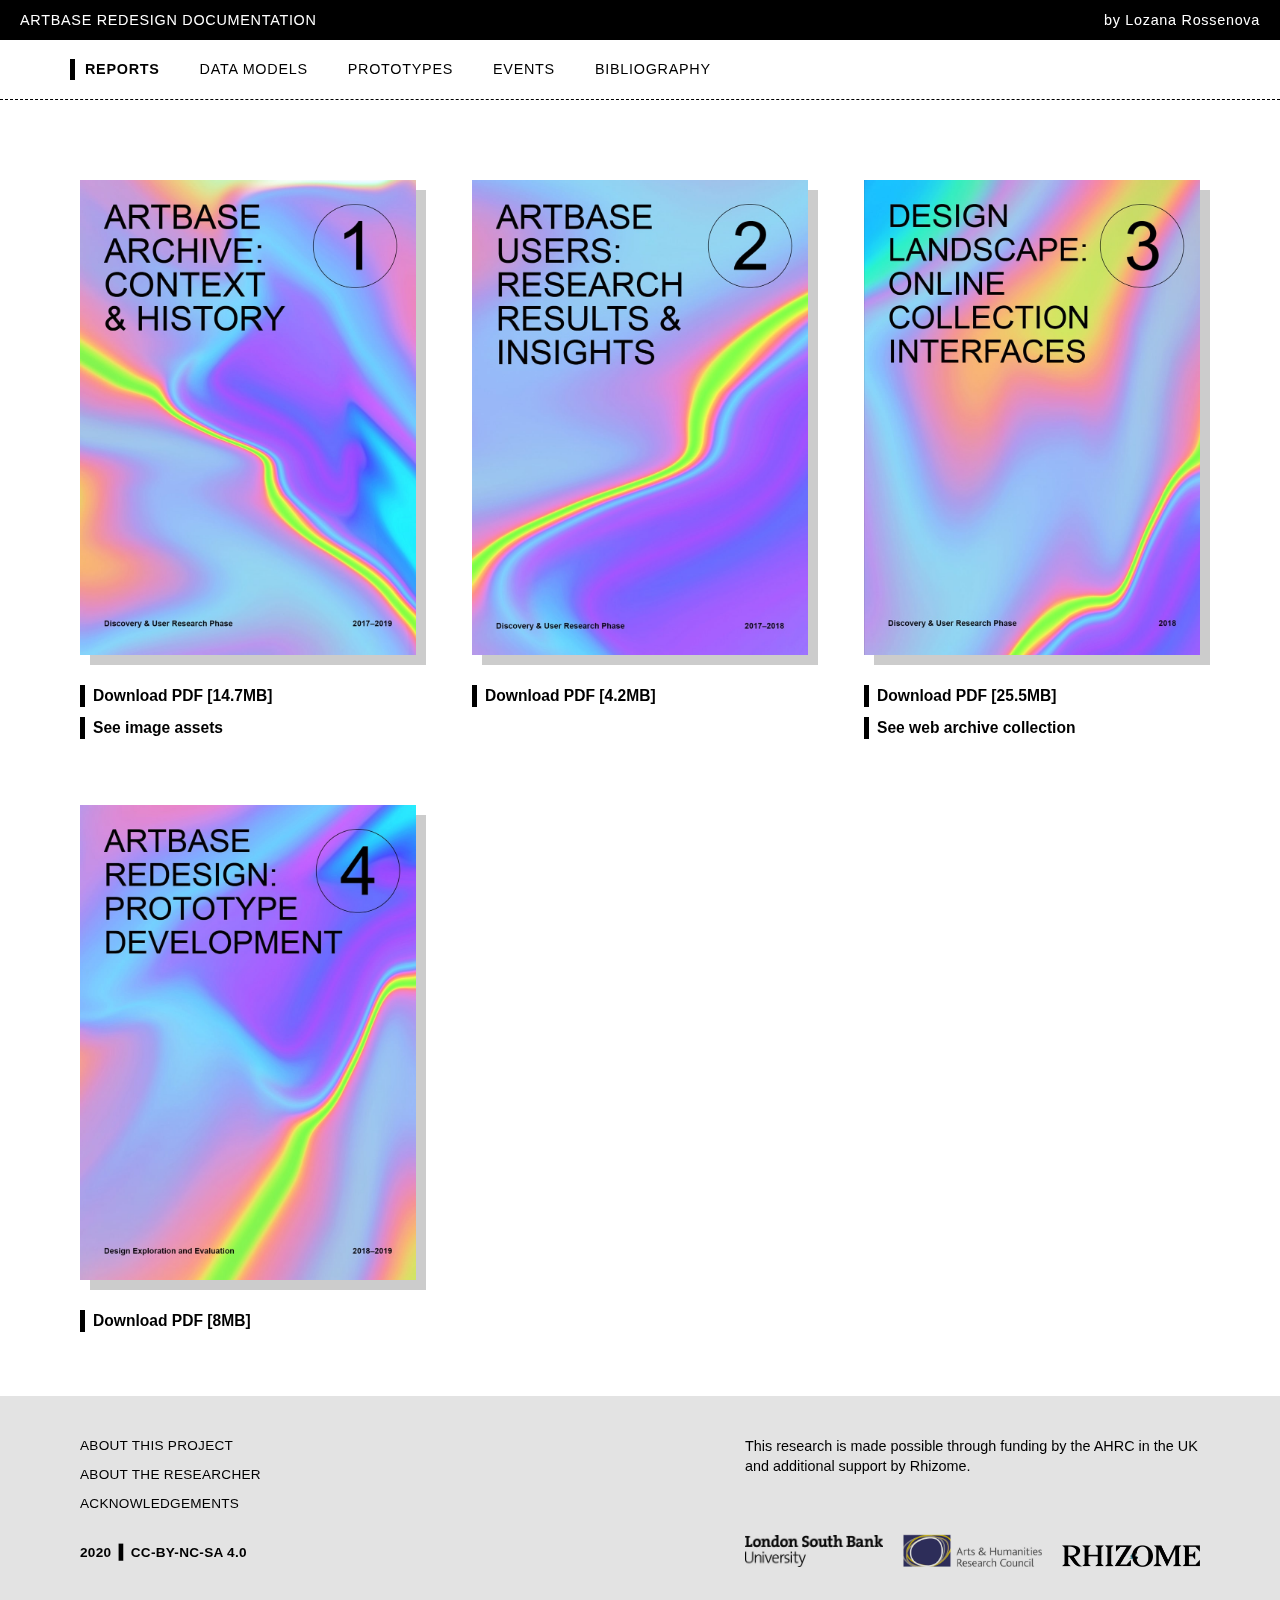
==== index.html @ 1aa44c9b "Update index.html" ====
<!doctype html>
<head>
	<meta charset="utf-8">
	<meta name="viewport" content="width=device-width, initial-scale=1.0">
	<title>ArtBase Redesign Documentation</title>
	<link rel="stylesheet" type="text/css" href="css/phd-portfolio-web.css">
</head>
<body>

<!--Header & nav bar-->
<header class="header">
	<p>ARTBASE REDESIGN DOCUMENTATION</p>
	<p class="by-line">by Lozana Rossenova</p>
</header>

<nav>
	<ul class="nav-bar">
			<li class="selected"><a href="index.html">REPORTS</a></li>
			<li><a href="data-models.html">DATA MODELS</a></li>
			<li><a href="prototypes.html">PROTOTYPES</a></li>
			<li><a href="events.html">EVENTS</a></li>
			<li><a href="bibliography.html">BIBLIOGRAPHY</a></li>
	</ul>
</nav>
<!--End of navbar-->

<!--End of mobile navbar-->
<div class="mobile-header">
  <input type="checkbox" class="openSidebar" id="openSidebar">
  <label for="openSidebar" class="sidebarIconToggle">
    <img class="icon-1" src="images/mobile-menu-icon.svg">
    <img class="icon-2" src="images/close-icon.svg">
  </label>
  <div id="sidebar">
		<ul class="mobile-only-nav">
			<li class="selected"><a href="index.html">REPORTS</a></li>
			<li><a href="data-models.html">DATA MODELS</a></li>
			<li><a href="prototypes.html">PROTOTYPES</a></li>
			<li><a href="events.html">EVENTS</a></li>
			<li><a href="bibliography.html">BIBLIOGRAPHY</a></li>
		</ul>
   </div>
</div>
<!--End of mobile navbar-->


<!--Main content-->
<main>

	<!--Report thumbs-->
	<div class="report-thumb"> 
		<a class="cover" href="report-1.html">
			<img src="images/1_Report_ARTBASE_cover.jpg" alt="Cover design of report #1">
			<div class="read-more"> READ MORE </div>
		</a>
		<div class="thumb-links">
			<h5><a href="docs/1_Report_ARTBASE-HISTORY_2020.pdf">Download PDF [14.7MB]</a></h5>
		</div>
		<div class="thumb-links">
			<h5><a href="https://github.com/lozanaross/phd-portfolio/tree/master/image-assets-report1" target="_blank">See image assets</a></h5>
		</div>
	</div>

	<div class="report-thumb"> 
		<a class="cover" href="report-2.html">
			<img src="images/2_Report_USERS_cover.jpg" alt="Cover design of report #2">
			<div class="read-more"> READ MORE </div>
		</a>
		<div class="thumb-links">
				<h5><a href="docs/2_Report_USERS_2020.pdf">Download PDF [4.2MB]</a></h5>
		</div>
	</div>

	<div class="report-thumb"> 
		<a class="cover" href="report-3.html">
			<img src="images/3_Report_LANDSCAPE_cover.jpg" alt="Cover design of report #3">
			<div class="read-more"> READ MORE </div>
		</a>
		<div class="thumb-links">
				<h5><a href="docs/3_Report_DESIGN_LANDSCAPE_2020.pdf">Download PDF [25.5MB]</a></h5>
		</div>
		<div class="thumb-links">
					<h5><a href="https://conifer.rhizome.org/lozana_r/collection-design-landscape" target="_blank">See web archive collection</a></h5>
		</div>
	</div>

	<div class="report-thumb"> 
		<a class="cover" href="report-4.html">
			<img src="images/4_Report_REDESIGN_cover.jpg" alt="Cover design of report #4">
			<div class="read-more"> READ MORE </div>
		</a>
		<div class="thumb-links">
				<h5><a href="docs/4_Report_DESIGN_EXPLORATION_2020.pdf">Download PDF [8MB]</a></h5>
		</div>
	</div>

</main>

<!--Footer content-->
<footer>
	<ul class="about-links">
			<li><a href="about-project.html">ABOUT THIS PROJECT</a></li>
			<li><a href="about-researcher.html">ABOUT THE RESEARCHER</a></li>
			<li><a href="acknowledgements.html">ACKNOWLEDGEMENTS</a></li>
			<li style="font-weight: bold; padding-top: 20px;">2020&nbsp;  ▍<a href="https://creativecommons.org/licenses/by-nc-sa/4.0/" target="_blank">CC-BY-NC-SA 4.0</a></li>
	</ul>

	<ul class="logo-links">
			<li class="logo-text">This research is made possible through funding by the AHRC in the UK and additional support by Rhizome.</li>
			<li class="logo-image"><a href="https://www.lsbu.ac.uk/" target="_blank"><img src="images/LSBU-logo.jpg" alt="LSBU logo"></a></li>
			<li class="logo-image"><a href="https://ahrc.ukri.org/" target="_blank"><img src="images/AHRC-logo.jpg" alt="AHRC logo"></a></li>
			<li class="logo-image"><a href="https://rhizome.org/" target="_blank"><img src="images/Rhizome_Logo_black.png" alt="Rhizome logo"></a></li>
	</ul>

</footer>


</body>
---- css/phd-portfolio-web.css ----
/* Global */

* {
	box-sizing: border-box;
	margin: 0;
	padding: 0;
	font-family: 'Arial', 'Helvetica Neue', sans-serif;
	color: #000;
	font-size: 16px;
	line-height: 1.4em;
	-webkit-font-smoothing: antialiased;
}

body {
	background: #E3E3E3;
}

nav, main {
	background: white;
}

/*Text Styling*/

h1 {
	font-weight: normal;
	letter-spacing: 0.02em;
}

h2 {
	font-weight: normal;
	padding-bottom: 0.5em;
}

h3 {
	font-weight: normal;
}

h4 {
	font-weight: normal;
}

h5 {
	font-weight: bold;
	color: #000;
}

h6 {
	font-weight: bold;
	color: #000;
}


	a:link {
		text-decoration: none;
		color: inherit;
		font-size: inherit;
		font-weight: inherit;
	}

	a:visited {
		text-decoration: none;
		color: inherit;
		font-size: inherit;
		font-weight: inherit;
	}

	a:hover {
		text-decoration: none;
		font-size: inherit;
		font-weight: inherit;
	}

	a:active {
		color: inherit;
		font-size: inherit;
		font-weight: inherit;
	}

ul {
	list-style-type: none;
}

.italic {
	font-style: italic;
	font-size: inherit;
	color: inherit;
}


/* Header + Navbar styling */

.header {
    width: 100%;
    height: 40px;
    background-color: #000;
    top: 0px;
    left: 0;
    padding: 0 20px;
    display: grid;
    grid-template-columns: auto auto;
    align-items: center;
}

.header p{
	color: #fff;
    line-height: 1em;
    letter-spacing: 0.05em;
}

.header p.by-line {
	justify-self: end;
}


.nav-bar {
    width: 100%;
    height: 60px;
    background-color: #FFF;
    top: 60px;
    left: 0;
    border-bottom: 1px #000 dashed;
    padding-left: 70px;
    display: grid;
    grid-template-columns: repeat(5, max-content);
    align-items: center;
}


.nav-bar li, .mobile-only-nav li{
    padding: 0 30px 0 10px;
    color: #B4B4B4;
    line-height: 1em;
    letter-spacing: 0.05em;
}

		.nav-bar li a:link, .mobile-only-nav li a:link {
			text-decoration: none;
			color: #000;
		}

		.nav-bar li a:visited, .mobile-only-nav li a:visited {
			text-decoration: none;
			color: #000;
		}

		.nav-bar li a:hover, .mobile-only-nav li a:hover {
			text-decoration: none;
			font-weight: bold;
			color: #000;
		}

.selected {
	border-left: 5px #000 solid;
    font-weight: bold;
}


/* Mobile nav bar styling */

.mobile-header {
	display: none;
    top: 0;
    left: 0;
    z-index: 3000;
}

input[type="checkbox"]:checked ~ #sidebar {
    transform: translateX(0);
}

input[type=checkbox] {
    display: none;
}

.sidebarIconToggle {
    cursor: pointer;
    position: absolute;
    z-index: 1000;
    top: 6px;
    right: 20px;
    height: 30px;
    width: 30px;
}

.icon-1 {
	display: block;
    position: absolute;
    width: 50px;
    padding: 6px 20px 5px 0
}
.icon-2 {
	display: none;
	position: absolute;
	width: 42px;
    padding: 3px 15px 5px 5px;
}
input[type=checkbox]:checked ~ .sidebarIconToggle > .icon-1 {
	display: none;

}
input[type=checkbox]:checked ~ .sidebarIconToggle > .icon-2 {
    display: block;

}

#sidebar {
	overflow-y: auto;
    height: 100%;
    position: fixed;
    right: 0;
    width: 300px;
    margin-top: 0px;
    transform: translateX(320px);
    transition: transform 250ms ease-in-out;
    z-index: 10;
    background: #fff;
    border-left: 1px dashed #000;
	padding: 30px;
}

.mobile-only-nav {
	display: grid;
	grid-gap: 20px;
} 



/* Main styling */

main {
	padding: 80px 80px 100px;
	display: grid;
	grid-template-columns: repeat(12, 1fr);
	grid-gap: 5%;
}


/* Styling for index page */

	.report-thumb {
		grid-column: span 3;
		display: grid;
		grid-template-rows: repeat(4, max-content);
		grid-gap: 10px;
	}

		.cover {
			padding-bottom: 20px;
			display: grid;
		    justify-items: center;
		    align-items: center;
		}

		.read-more {
			opacity: 0;
			grid-row: 1/1;
    		grid-column: 1/1;
			color: #fff;
    		background-color: #000;
    		padding: 5px 10px;
		}

		.report-thumb img {
			width: 100%;
			box-shadow: 10px 10px 0px 0px rgba(0,0,0,0.2);
			grid-row: 1/1;
    		grid-column: 1/1;
		}

			.report-thumb img:hover {
				box-shadow: 10px 10px 0px 0px rgba(0,0,0,1);
			}

			.cover:hover .read-more {
				opacity: 1;
			}


		.thumb-links h5 {
			font-weight: bold;
			padding: 0 8px;
			border-left: 5px solid #000;
		}

			.thumb-links h5 a:link, .report-thumb a:link {
				text-decoration: none;
			}

			.thumb-links h5 a:hover {
				color: #000;
				background-color: #4bff00;
			}

	

/* Styling for report details pages */

	.report-details {
		grid-template-rows: auto auto;
	}


	.report-details .main-text {
		grid-column: 5/ span 6;
    	grid-row: 1/span all;
	}
	
	.report-number-section {
		grid-column: 1/span 4;
		grid-row: 1/2;
		display: grid;
		grid-gap: 30px;
	}

	.circle {
		background: rgb(154,236,249);
		background: linear-gradient(42deg, rgba(154,236,249,1) 0%, rgba(198,156,251,1) 47%, rgba(120,88,255,1) 100%);
		grid-row: 1/4;
		grid-column: 1/1;
		justify-self: center;
		border-radius: 50%;
		width: 300px;
		height: 300px;
		border: 1px solid #000;
	}

	.number {
		grid-row: 1/4;
		grid-column: 1/1;
		justify-self: center;
    	align-self: center;
    	font-size: 10em;
	}

	.thumb-links-container {
		grid-column: 1/1;
		display: grid;
    	grid-template-columns: 30% 50% 20%;
    	grid-gap: 10px;		
	}

	.report-number-section .thumb-links, .report-number-section .thumb-links .citation-link {
		grid-column: 2/3;
	}

	.special-content-button {
		margin-top: 2em;
		margin-bottom: 3em;
		letter-spacing: 0.02em;
	}

		.main-text .special-content-button a:link, .main-text .special-content-button a:visited {
			color: #000;
			padding: 10px 20px;
			border: 1px solid #000;
			box-shadow: 6px 6px 0px 0px rgba(0,0,0,1);
			background: white;
		}

		.main-text .special-content-button a:hover {
			background-color: #4bff00;
		}

/* Styling for design work pages */

	.design-work {
		background: white;
		padding: 80px;
		grid-column: span 12;
		display: grid;
		grid-template-columns: repeat(12, 1fr);
		grid-gap: 5%;
		border-bottom: 1px dashed #000;
	}

	.top-section {
		background: rgb(204,241,255);
		background: linear-gradient(147deg, rgba(204,241,255,1) 0%, rgba(163,136,255,1) 100%);
		border-bottom: none;
		min-height: 92vh;
	}

	.final-section {
		background: rgb(204,241,255);
		background: linear-gradient(147deg, rgba(204,241,255,1) 0%, rgba(163,136,255,1) 100%);
		border-bottom: none;
	}

	.design-visuals {
		grid-column: 1/span 8;
		grid-row: 1/1;
		justify-self: center;
	}

	.top-section .design-visuals {
		justify-self: auto;
		align-self: auto;
	}

	.design-visuals img {
		width: 100%;
		max-width: 1400px;
	}

	.player {
		margin-right: 10px;
		box-shadow: 10px 10px 0px 0px rgba(0,0,0,0.2);
	}

	.design-work .main-text {
		grid-column: 9/ span 4;
    	grid-row: 1/1;
	}

	.top-section .main-text {
    	padding-top: 0px;
    	align-self: center;
	}

	.top-section .scroll {
   		writing-mode: vertical-rl;
   		font-size: 24px;
		grid-column: 12/span 1;
    	grid-row: 1/2;
    	align-self: end;
    	justify-self: end;
    	margin-right: -60px;
    	margin-bottom: -40px;
    	animation: scroll 1.5s ease-in-out infinite;
    	--axis-y: 0.5rem;
    }

	@keyframes scroll {
			 0%, 100% {
			  transform: translatey(var(--axis-y)); 
			 }
			 50% {
			  transform: translatey(calc(var(--axis-y) * -1));
			 }
	}


	.final-section .main-text {
		grid-column: 1/ span all;
    	align-self: center;
    	justify-self: center;
    	padding-top: 0px;
    	padding-bottom: 0px;
	}

	
/* Styling for text pages */

.main-text {
	grid-column: span 6;
}

.heading-section {
	border-bottom: 1px solid #000;
	padding-bottom: 2em;
	margin-bottom: 2em;
}

.heading-section h2 {
	padding-bottom: 0;
}

.main-text p {
	padding-bottom: 1em;
	line-height: 1.6em;
}

	.main-text a:link, .main-text a:visited {
		color: #3100FF;
	}

	.main-text a:hover{
		background-color: #ffff00;
	}

.line-above {
	border-top: 1px dashed #000;
	padding-top: 1em;
	margin-top: 0.5em;
}

.about-report-series {
	border-top: 1px dashed #000;
	padding-top: 2em;
	margin-top: 1em;
	color: #505050;
}



/* Styling for timeline page */

.timeline, .report-supplements {
	grid-column: span 12;
}

.timeline img, .report-supplements img {
	grid-column: span 12;
	width: 100%;
}


/* Styling for footers */

footer {
	padding: 40px 80px 80px;
	display: grid;
	grid-template-columns: repeat(12, 1fr);
	grid-gap: 20px;
	background: #E3E3E3;
}

ul.about-links {
	grid-column: span 7;
}

	.about-links li {
		padding-bottom: 10px;
		letter-spacing: 0.02em;
	}

		.about-links a:link, .about-links a:hover {
			text-decoration: none;
		}

		.about-links a:hover {
			color: #000;
			background-color: #4bff00;
		}

ul.logo-links {
	grid-column: span 5;
	justify-self: end;
	display: grid;
	grid-template-columns: auto auto auto;
	grid-template-rows: auto auto;
	grid-gap: 20px;
}

	.logo-links li.logo-text {
		grid-column: span 3;
		grid-row: 1/2;
	}

	.logo-links li.logo-image {
		grid-column: span 1;
		grid-row: 2/2;
		align-self: end;
	}

	.logo-links li img {
		width: 100%;
		mix-blend-mode: multiply;
	}



/* Media queries for fluid type */

@media screen and (min-width: 320px) {
	* {
    	font-size: calc(12px + 4 * (100vw - 320px) / 1600);
	}

	h1 {
    	font-size: calc(32px + 14 * (100vw - 320px) / 1600);
	}
	h2 {
    	font-size: calc(20px + 8 * (100vw - 320px) / 1600);
    }
    h3 {
    	font-size: calc(16px + 6 * (100vw - 320px) / 1600);
    }
    h4, {
    	font-size: calc(14px + 6 * (100vw - 320px) / 1600);
    }
	h5, .main-text p {
    	font-size: calc(12px + 6 * (100vw - 320px) / 1600);
    }
    h6, .about-links li {
    	font-size: calc(10px + 6 * (100vw - 320px) / 1600);
    }

}

@media screen and (min-width: 1920px) {
	* {
   		font-size: 16px;
	}
	h1 {
   		font-size: 46px;
	}
	h2 {
		font-size: 28px;
	}
	h3 {
		font-size: 22px;
	}
	h4, h5 {
		font-size: 20px;
	}
	h6, .about-links li, .main-text p {
		font-size: 18px;
	}
}

/* Media queries for column layout */


@media screen and (max-width: 1440px) {
	
	.report-details .main-text {
		grid-column: 6/span 7;
    	grid-row: 1/span all;
	}

	.report-thumb {
    	grid-column: span 4;
	}

	.design-visuals {
		grid-column: 1/span 7;
		align-self: start;
	}

	.design-work .main-text {
		grid-column: 8/ span 5;
    	padding-top: 0px;
	}

	.final-section .main-text {
		grid-column: 1/ span all;
	}

	.top-section p {
		grid-column: 8/ span 5;
	}

	.top-section .main-text {
		padding-bottom: 20px;
	}

	footer {
	padding: 40px 80px;
	}
}

@media screen and (max-width: 1024px) {
	main, .design-work  {
    	grid-template-columns: repeat(9, 1fr);
    	padding: 40px;
	}

	.main-text {
		grid-column: span 8;
	}

	main div.report-thumb:last-child {
		margin-bottom: 180px;
	}

	.report-details .main-text {
		grid-column: span 8;
    	grid-row: 2/span all;
	}

	.report-number-section {
		grid-column: span 8;
	}

	.design-visuals {
		grid-column: span 8;
	}

	.design-work-top .main-text, .design-work .main-text {
		grid-column: span 8;
		grid-row: 2/span all;
		padding-bottom: 80px;
	}

	.top-section {
		height: auto;
	}

	.top-section .main-text {
		padding-bottom: 80px;
	}

	.scroll {
		display: none;
	}

	.final-section .main-text {
		padding-bottom: 0px;
	}
}

@media screen and (max-width: 768px) {

	.nav-bar, .by-line {
		display: none;
	}

	.mobile-header {
		display: block;
	}

	.report-thumb {
    	grid-column: span 6;
	}

	.report-thumb:last-child {
    	margin-bottom: 180px;
	}

	ul.about-links, ul.logo-links {
		grid-column: span 9;
	}

	footer {
	   	grid-template-columns: repeat(9, 1fr);
		padding: 40px 20px;
	}
}
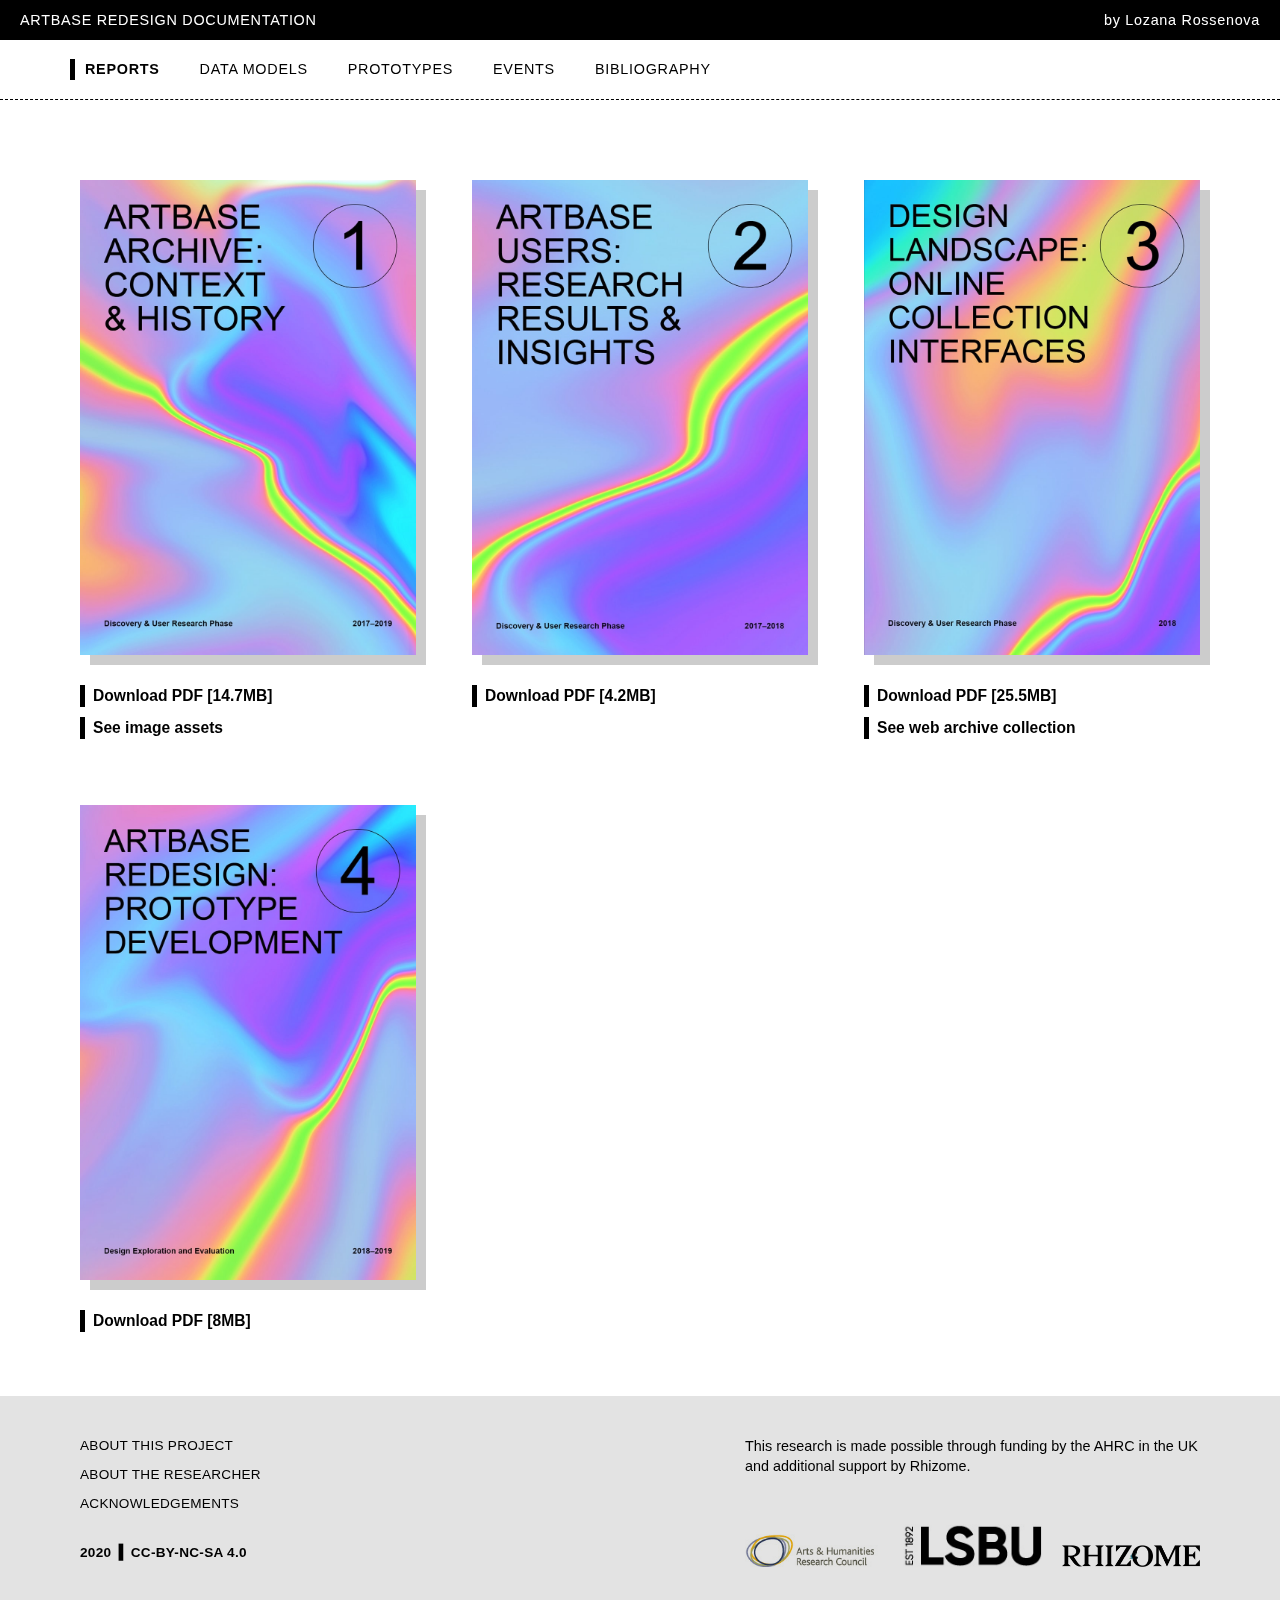
==== commit 1f6a8d5c: "Update index.html" ====
--- a/index.html
+++ b/index.html
@@ -107,8 +107,8 @@
 
 	<ul class="logo-links">
 			<li class="logo-text">This research is made possible through funding by the AHRC in the UK and additional support by Rhizome.</li>
+			<li class="logo-image"><a href="https://ahrc.ukri.org/" target="_blank"><img src="images/AHRC-logo.jpg" alt="AHRC logo"></a></li>
 			<li class="logo-image"><a href="https://www.lsbu.ac.uk/" target="_blank"><img src="images/LSBU-logo.jpg" alt="LSBU logo"></a></li>
-			<li class="logo-image"><a href="https://ahrc.ukri.org/" target="_blank"><img src="images/AHRC-logo.jpg" alt="AHRC logo"></a></li>
 			<li class="logo-image"><a href="https://rhizome.org/" target="_blank"><img src="images/Rhizome_Logo_black.png" alt="Rhizome logo"></a></li>
 	</ul>
 
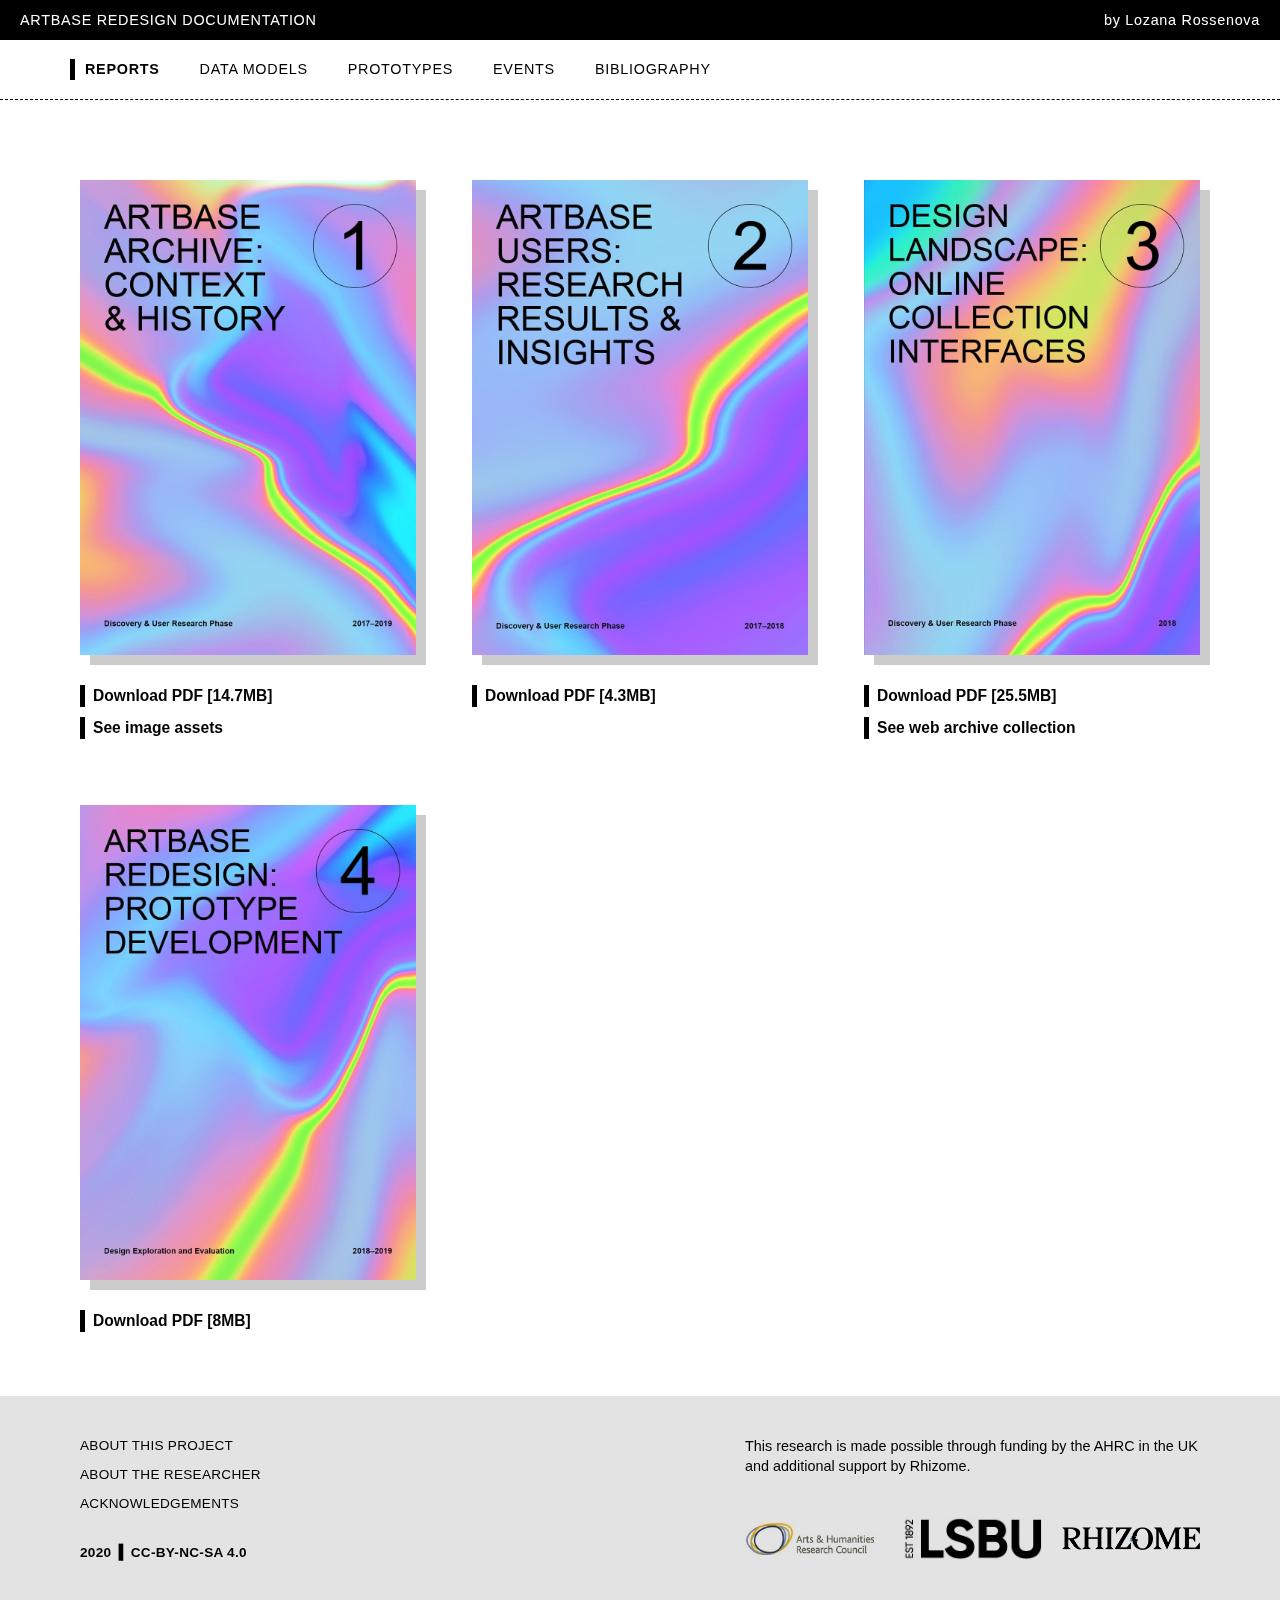
==== commit 1f17c2e1: "Update index.html" ====
--- a/index.html
+++ b/index.html
@@ -67,7 +67,7 @@
 			<div class="read-more"> READ MORE </div>
 		</a>
 		<div class="thumb-links">
-				<h5><a href="docs/2_Report_USERS_2020.pdf">Download PDF [4.2MB]</a></h5>
+				<h5><a href="docs/2_Report_USERS_2020.pdf">Download PDF [4.3MB]</a></h5>
 		</div>
 	</div>
 
--- a/css/phd-portfolio-web.css
+++ b/css/phd-portfolio-web.css
@@ -551,12 +551,13 @@
 	.logo-links li.logo-image {
 		grid-column: span 1;
 		grid-row: 2/2;
-		align-self: end;
+		align-self: center;
 	}
 
 	.logo-links li img {
-		width: 100%;
+		max-width: 100%;
 		mix-blend-mode: multiply;
+		max-height: 46px;
 	}
 
 
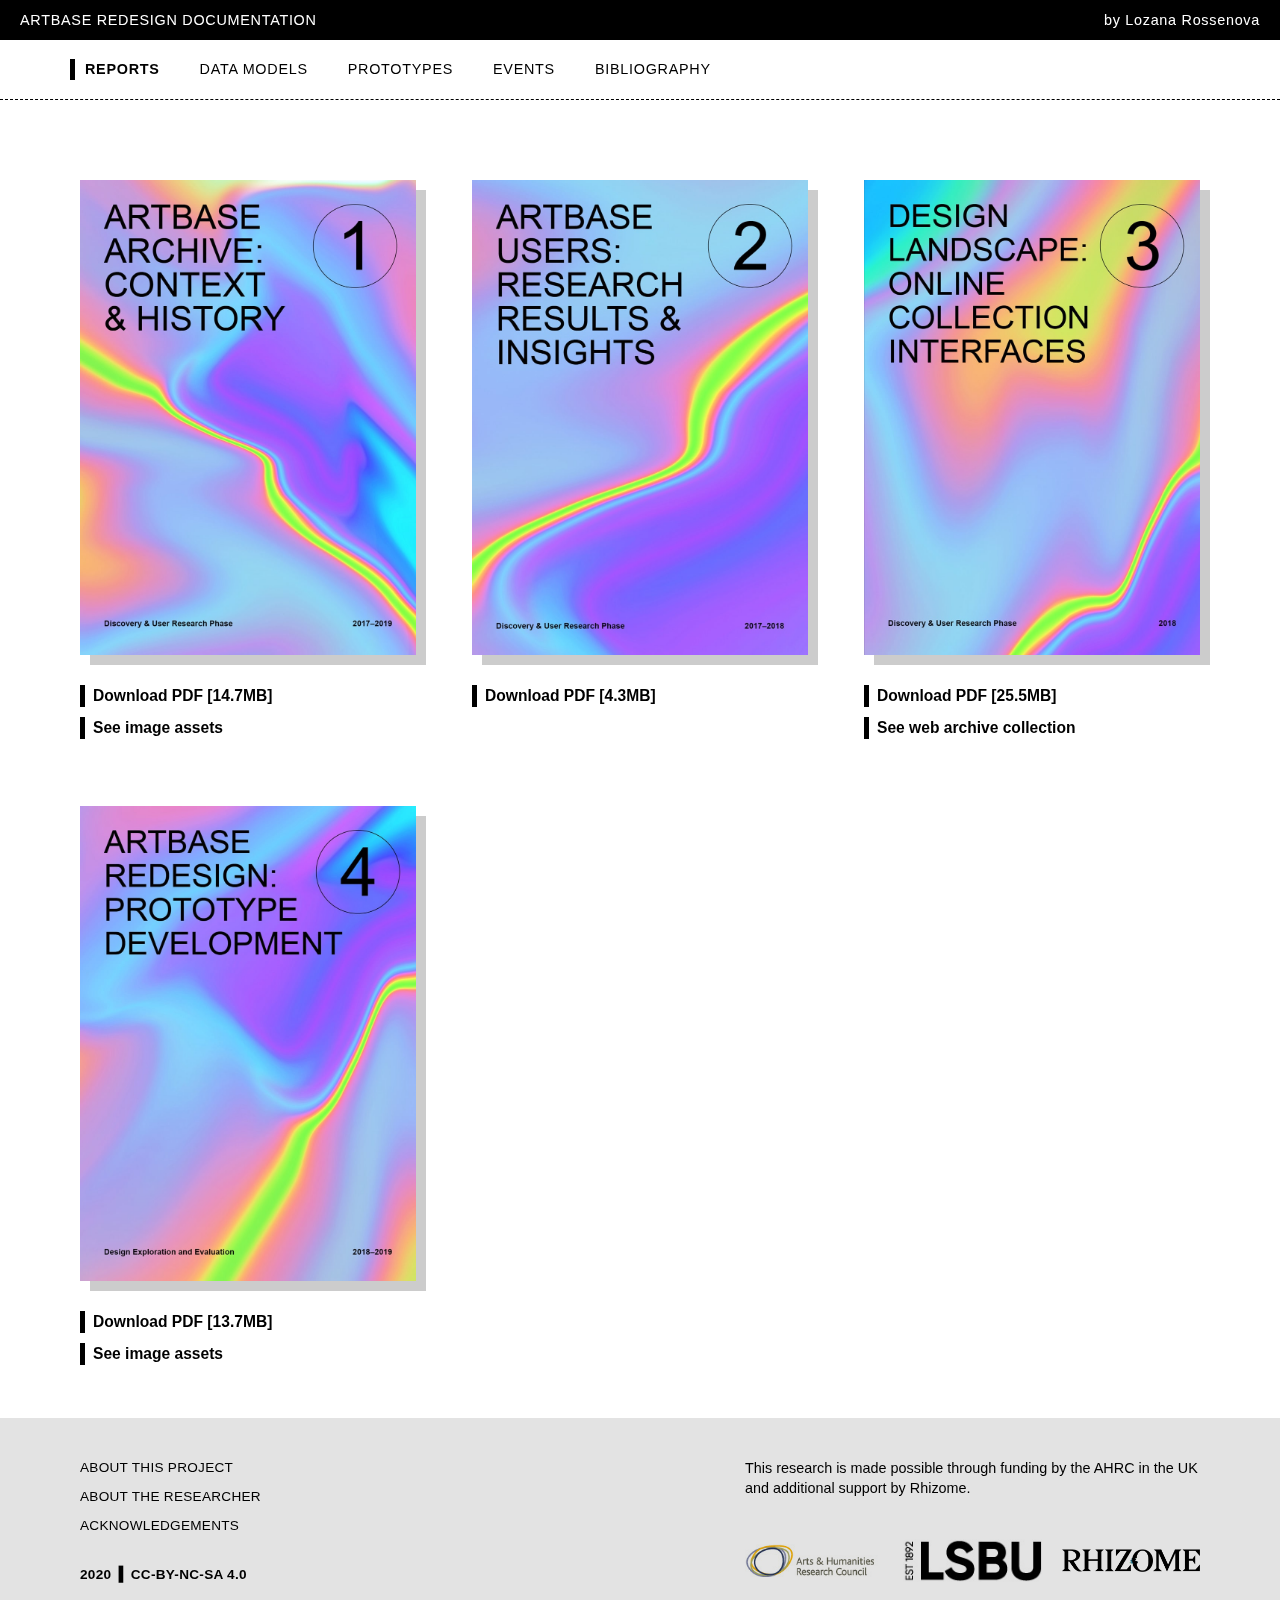
==== commit fd41b579: "Update index.html" ====
--- a/index.html
+++ b/index.html
@@ -90,7 +90,10 @@
 			<div class="read-more"> READ MORE </div>
 		</a>
 		<div class="thumb-links">
-				<h5><a href="docs/4_Report_DESIGN_EXPLORATION_2020.pdf">Download PDF [8MB]</a></h5>
+				<h5><a href="docs/4_Report_DESIGN_EXPLORATION_2020.pdf">Download PDF [13.7MB]</a></h5>
+		</div>
+		<div class="thumb-links">
+			<h5><a href="https://github.com/lozanaross/phd-portfolio/tree/master/image-assets-report4" target="_blank">See image assets</a></h5>
 		</div>
 	</div>
 
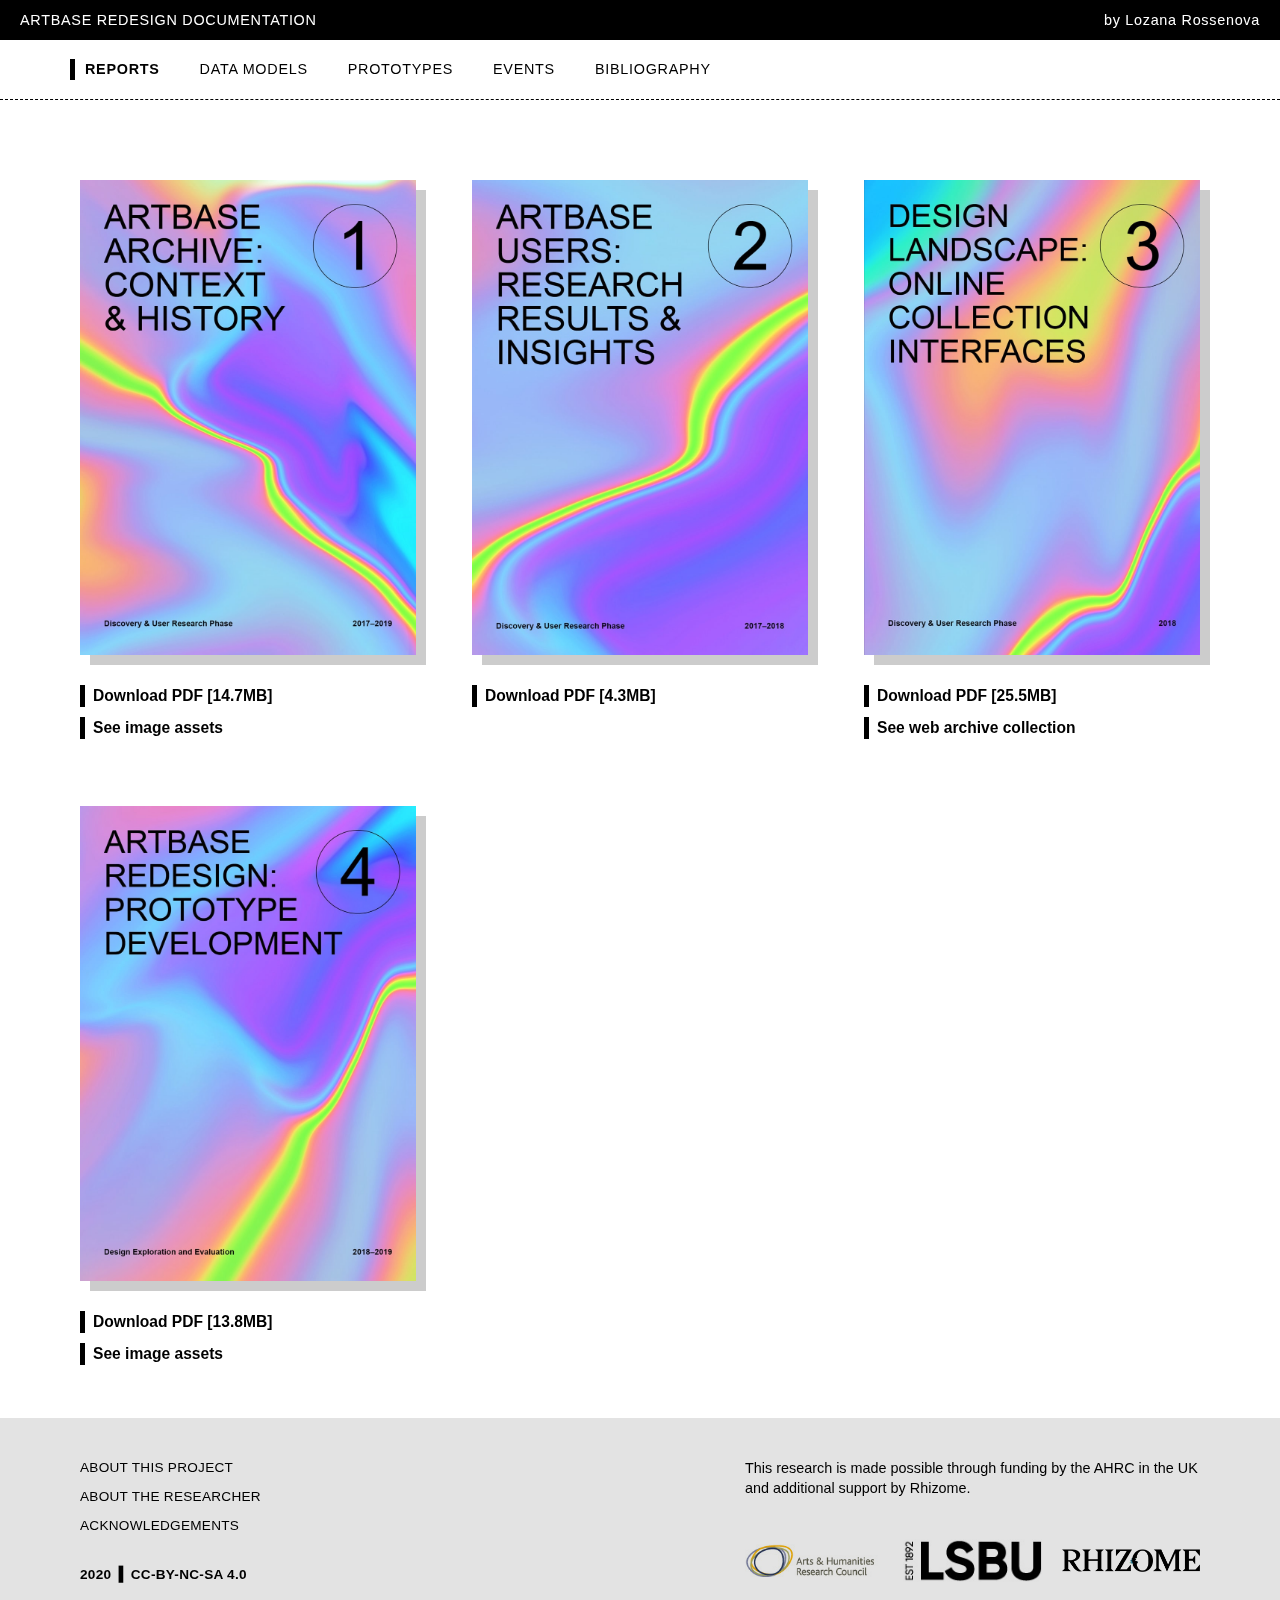
==== commit b4ec43bd: "Update index.html" ====
--- a/index.html
+++ b/index.html
@@ -90,7 +90,7 @@
 			<div class="read-more"> READ MORE </div>
 		</a>
 		<div class="thumb-links">
-				<h5><a href="docs/4_Report_DESIGN_EXPLORATION_2020.pdf">Download PDF [13.7MB]</a></h5>
+				<h5><a href="docs/4_Report_DESIGN_EXPLORATION_2020.pdf">Download PDF [13.8MB]</a></h5>
 		</div>
 		<div class="thumb-links">
 			<h5><a href="https://github.com/lozanaross/phd-portfolio/tree/master/image-assets-report4" target="_blank">See image assets</a></h5>
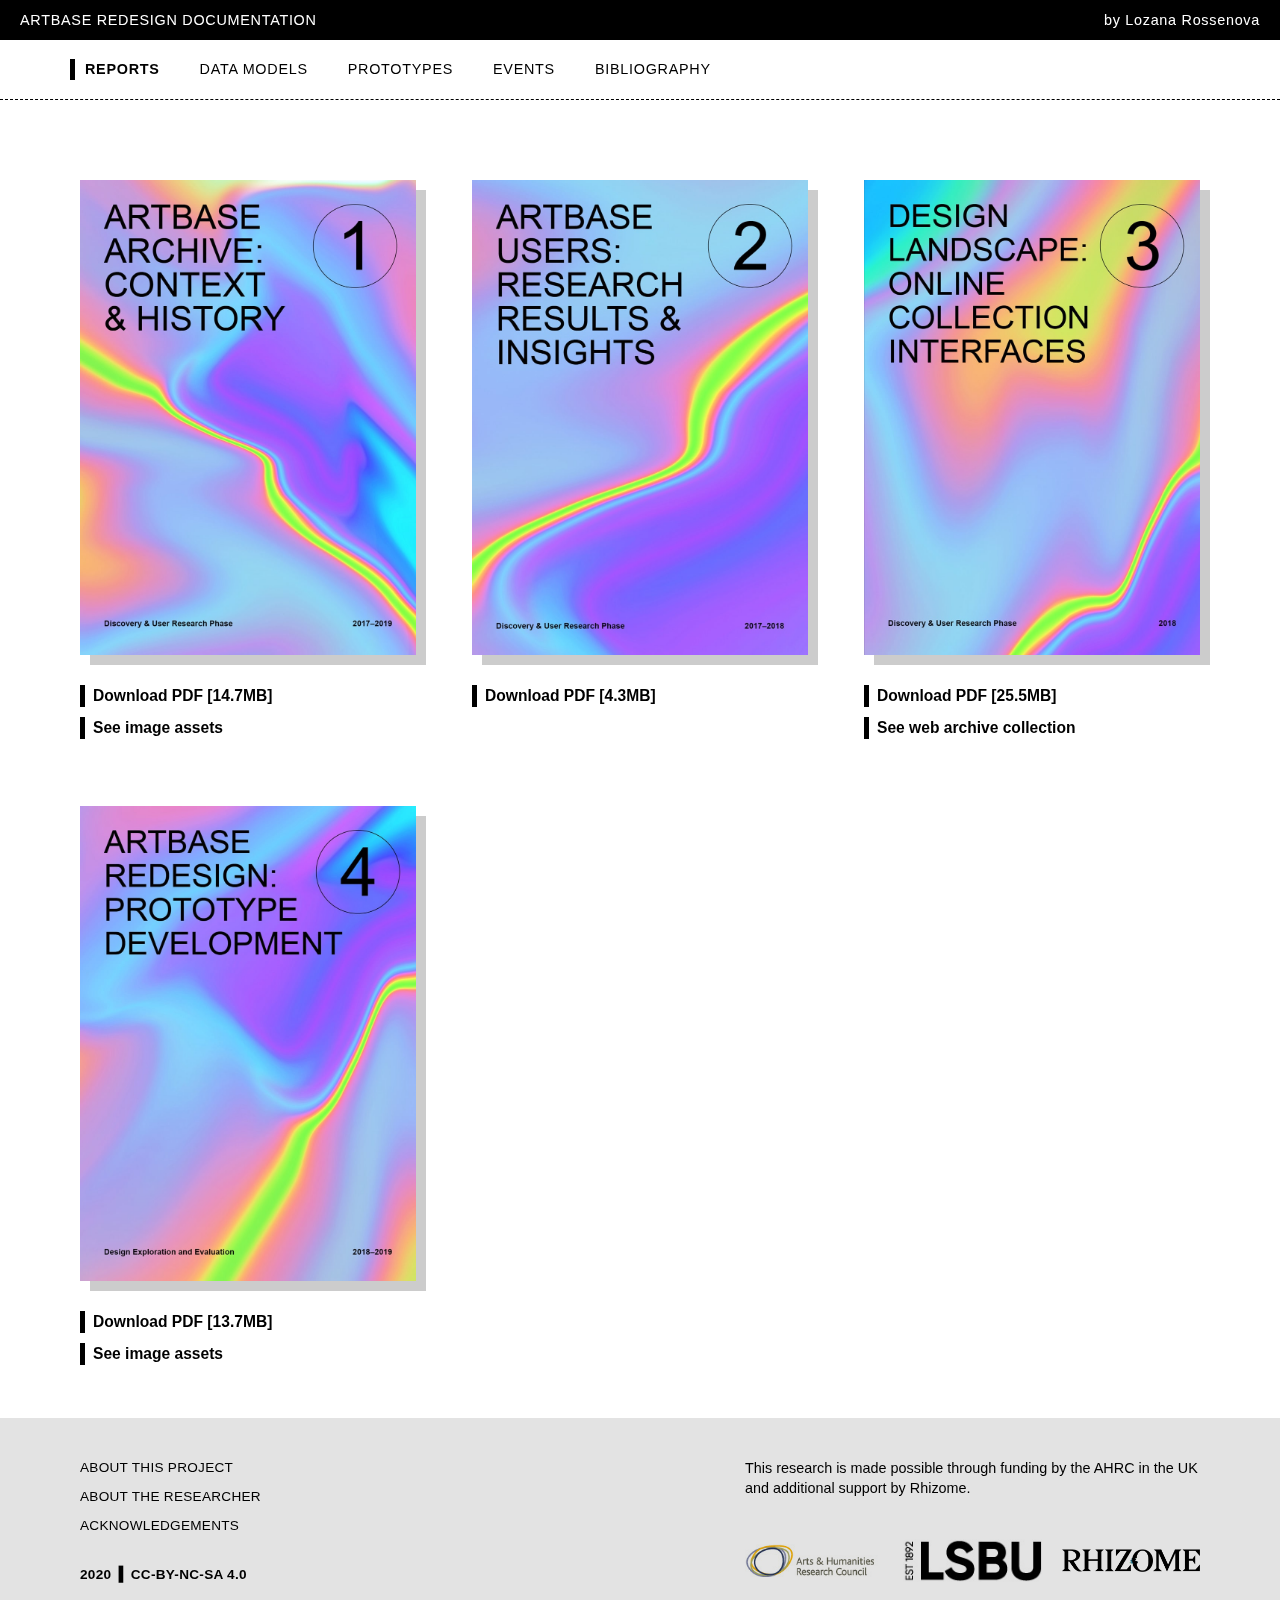
==== commit f6778cc5: "Update index.html" ====
--- a/index.html
+++ b/index.html
@@ -90,7 +90,7 @@
 			<div class="read-more"> READ MORE </div>
 		</a>
 		<div class="thumb-links">
-				<h5><a href="docs/4_Report_DESIGN_EXPLORATION_2020.pdf">Download PDF [13.8MB]</a></h5>
+				<h5><a href="docs/4_Report_DESIGN_EXPLORATION_2020.pdf">Download PDF [13.7MB]</a></h5>
 		</div>
 		<div class="thumb-links">
 			<h5><a href="https://github.com/lozanaross/phd-portfolio/tree/master/image-assets-report4" target="_blank">See image assets</a></h5>
--- a/css/phd-portfolio-web.css
+++ b/css/phd-portfolio-web.css
@@ -314,8 +314,6 @@
 	}
 
 	.circle {
-		background: rgb(154,236,249);
-		background: linear-gradient(42deg, rgba(154,236,249,1) 0%, rgba(198,156,251,1) 47%, rgba(120,88,255,1) 100%);
 		grid-row: 1/4;
 		grid-column: 1/1;
 		justify-self: center;
@@ -323,6 +321,26 @@
 		width: 300px;
 		height: 300px;
 		border: 1px solid #000;
+	}
+
+	.circle-one {
+		background: rgb(154,236,249);
+		background: linear-gradient(42deg, rgba(154,236,249,1) 0%, rgba(198,156,251,1) 47%, rgba(120,88,255,1) 100%);
+	}
+
+	.circle-two {
+		    background: rgb(154,236,249);
+    		background: linear-gradient(228deg, rgb(225 166 255 / 47%) 0%, rgb(255 130 244 / 60%) 30%, #2f00f7 100%);
+	}
+
+	.circle-three {
+    	background: rgb(154,236,249);
+    	background: linear-gradient(236deg, rgb(121 255 187) 0%, rgb(187 255 130) 30%, rgb(74 146 255) 90%);
+	}
+
+	.circle-four {
+		background: rgb(154,236,249);
+		background: linear-gradient(29deg, rgba(130,255,182,1) 0%, rgba(85,252,247,1) 25%, rgba(124,95,255,1) 70%);
 	}
 
 	.number {
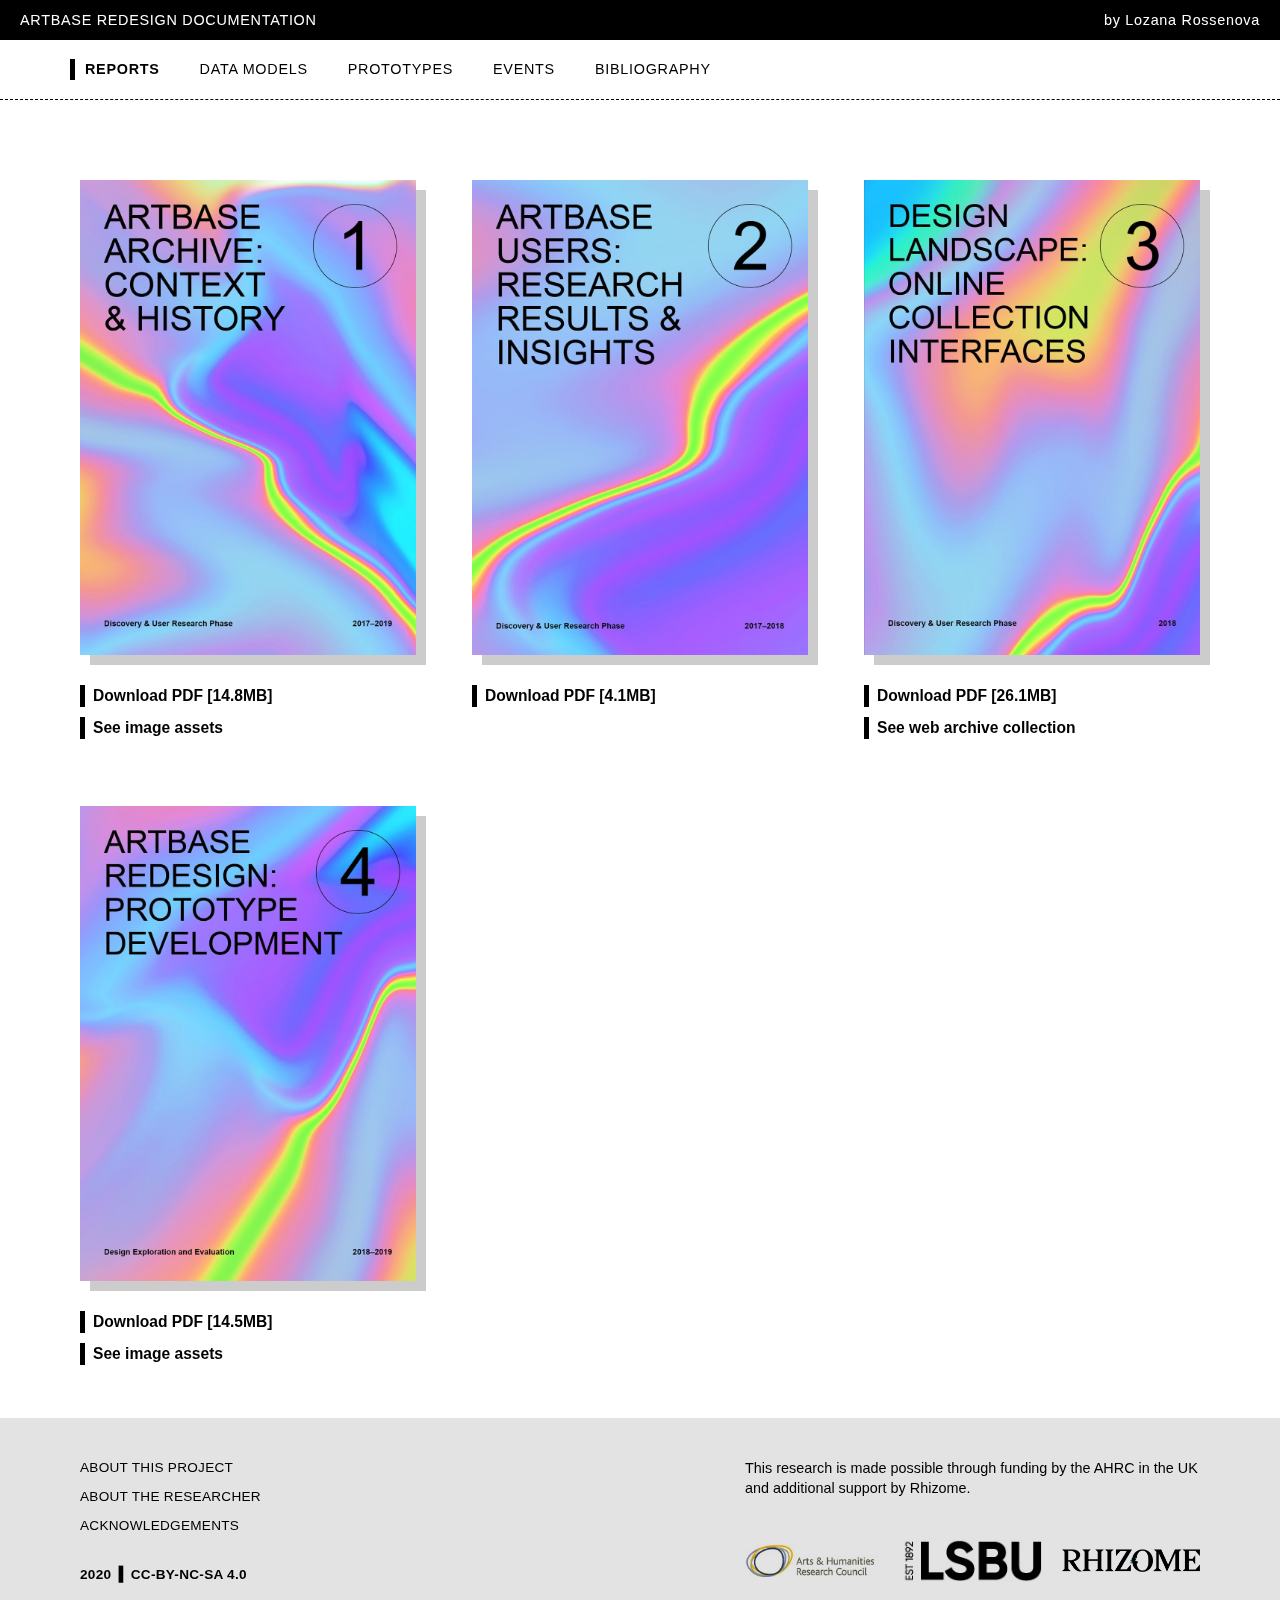
==== commit 311f8e06: "Update index.html" ====
--- a/index.html
+++ b/index.html
@@ -54,7 +54,7 @@
 			<div class="read-more"> READ MORE </div>
 		</a>
 		<div class="thumb-links">
-			<h5><a href="docs/1_Report_ARTBASE-HISTORY_2020.pdf">Download PDF [14.7MB]</a></h5>
+			<h5><a href="docs/1_Report_ARTBASE-HISTORY_2020.pdf">Download PDF [14.8MB]</a></h5>
 		</div>
 		<div class="thumb-links">
 			<h5><a href="https://github.com/lozanaross/phd-portfolio/tree/master/image-assets-report1" target="_blank">See image assets</a></h5>
@@ -67,7 +67,7 @@
 			<div class="read-more"> READ MORE </div>
 		</a>
 		<div class="thumb-links">
-				<h5><a href="docs/2_Report_USERS_2020.pdf">Download PDF [4.3MB]</a></h5>
+				<h5><a href="docs/2_Report_USERS_2020.pdf">Download PDF [4.1MB]</a></h5>
 		</div>
 	</div>
 
@@ -77,7 +77,7 @@
 			<div class="read-more"> READ MORE </div>
 		</a>
 		<div class="thumb-links">
-				<h5><a href="docs/3_Report_DESIGN_LANDSCAPE_2020.pdf">Download PDF [25.5MB]</a></h5>
+				<h5><a href="docs/3_Report_DESIGN_LANDSCAPE_2020.pdf">Download PDF [26.1MB]</a></h5>
 		</div>
 		<div class="thumb-links">
 					<h5><a href="https://conifer.rhizome.org/lozana_r/collection-design-landscape" target="_blank">See web archive collection</a></h5>
@@ -90,7 +90,7 @@
 			<div class="read-more"> READ MORE </div>
 		</a>
 		<div class="thumb-links">
-				<h5><a href="docs/4_Report_DESIGN_EXPLORATION_2020.pdf">Download PDF [13.7MB]</a></h5>
+				<h5><a href="docs/4_Report_DESIGN_EXPLORATION_2020.pdf">Download PDF [14.5MB]</a></h5>
 		</div>
 		<div class="thumb-links">
 			<h5><a href="https://github.com/lozanaross/phd-portfolio/tree/master/image-assets-report4" target="_blank">See image assets</a></h5>
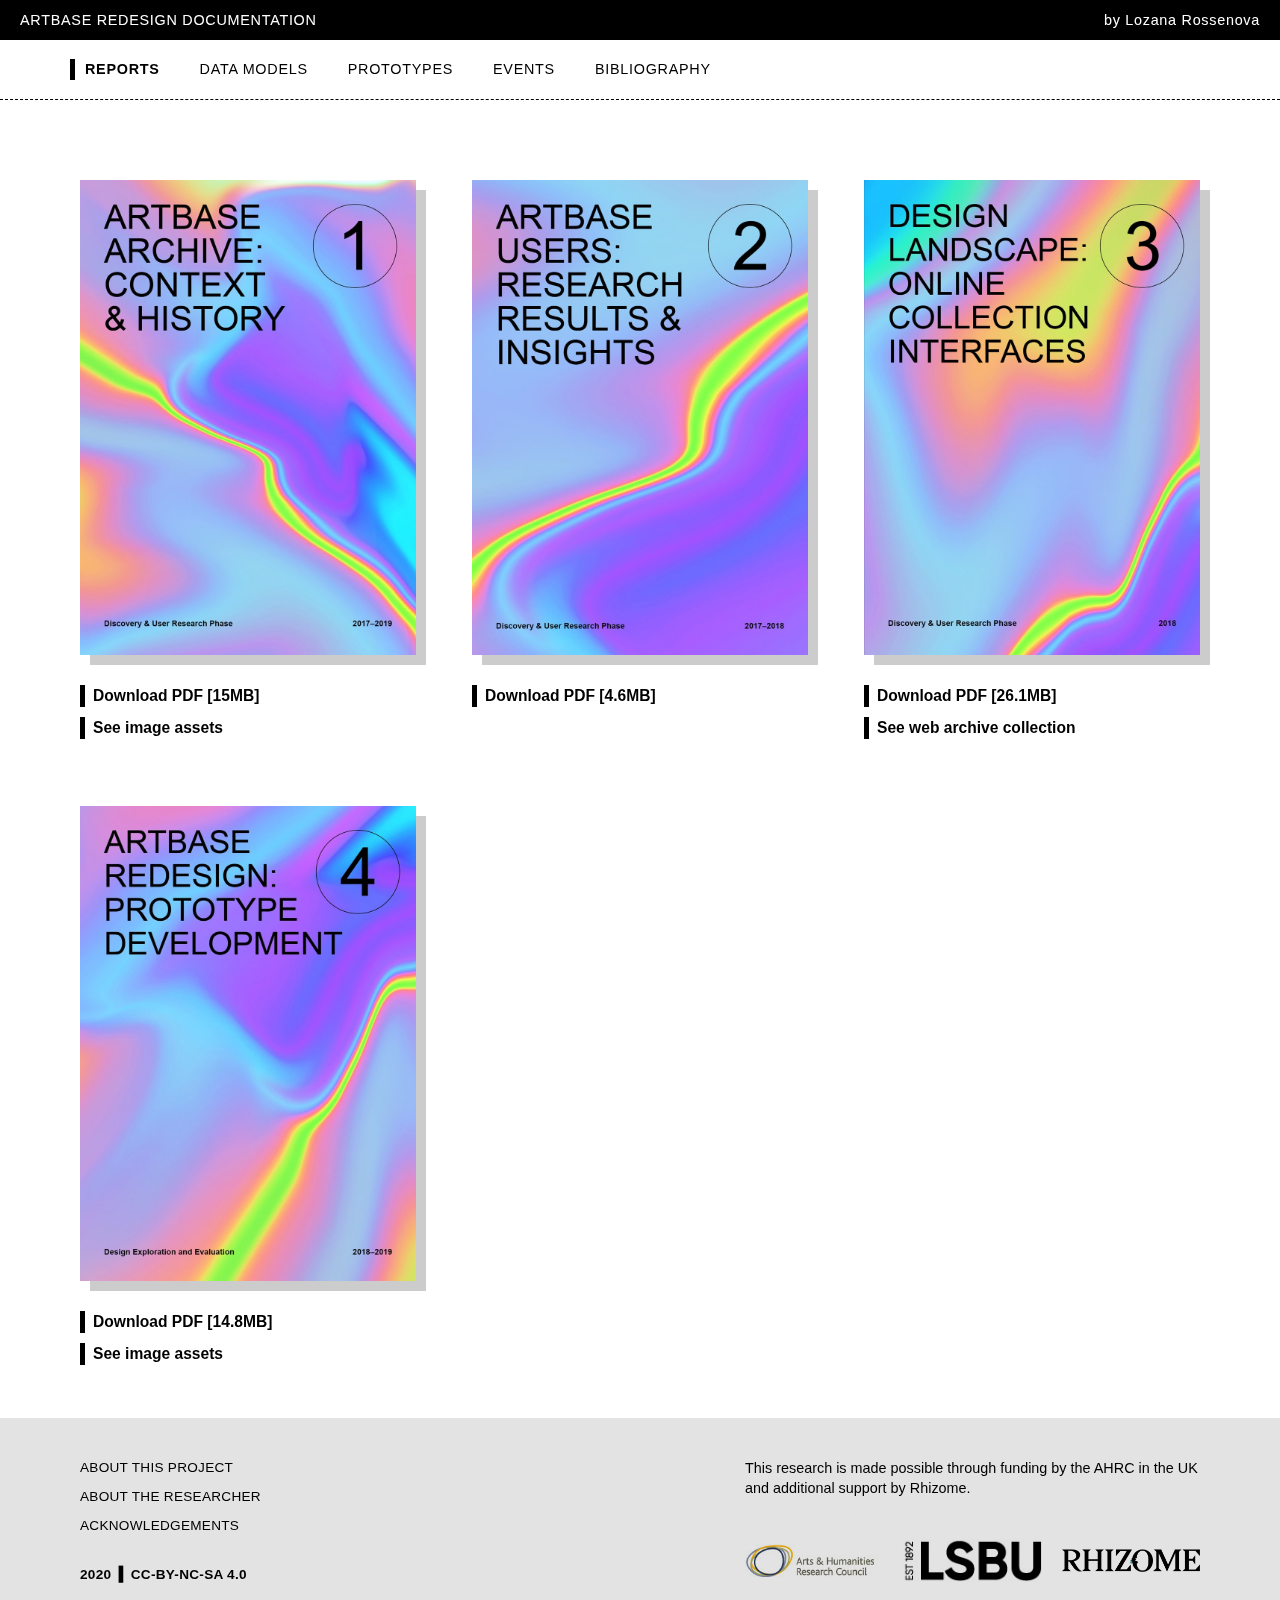
==== commit 86d5fe4b: "Update index.html" ====
--- a/index.html
+++ b/index.html
@@ -54,7 +54,7 @@
 			<div class="read-more"> READ MORE </div>
 		</a>
 		<div class="thumb-links">
-			<h5><a href="docs/1_Report_ARTBASE-HISTORY_2020.pdf">Download PDF [14.8MB]</a></h5>
+			<h5><a href="docs/1_Report_ARTBASE-HISTORY_2020.pdf">Download PDF [15MB]</a></h5>
 		</div>
 		<div class="thumb-links">
 			<h5><a href="https://github.com/lozanaross/phd-portfolio/tree/master/image-assets-report1" target="_blank">See image assets</a></h5>
@@ -67,7 +67,7 @@
 			<div class="read-more"> READ MORE </div>
 		</a>
 		<div class="thumb-links">
-				<h5><a href="docs/2_Report_USERS_2020.pdf">Download PDF [4.1MB]</a></h5>
+				<h5><a href="docs/2_Report_USERS_2020.pdf">Download PDF [4.6MB]</a></h5>
 		</div>
 	</div>
 
@@ -90,7 +90,7 @@
 			<div class="read-more"> READ MORE </div>
 		</a>
 		<div class="thumb-links">
-				<h5><a href="docs/4_Report_DESIGN_EXPLORATION_2020.pdf">Download PDF [14.5MB]</a></h5>
+				<h5><a href="docs/4_Report_DESIGN_EXPLORATION_2020.pdf">Download PDF [14.8MB]</a></h5>
 		</div>
 		<div class="thumb-links">
 			<h5><a href="https://github.com/lozanaross/phd-portfolio/tree/master/image-assets-report4" target="_blank">See image assets</a></h5>
